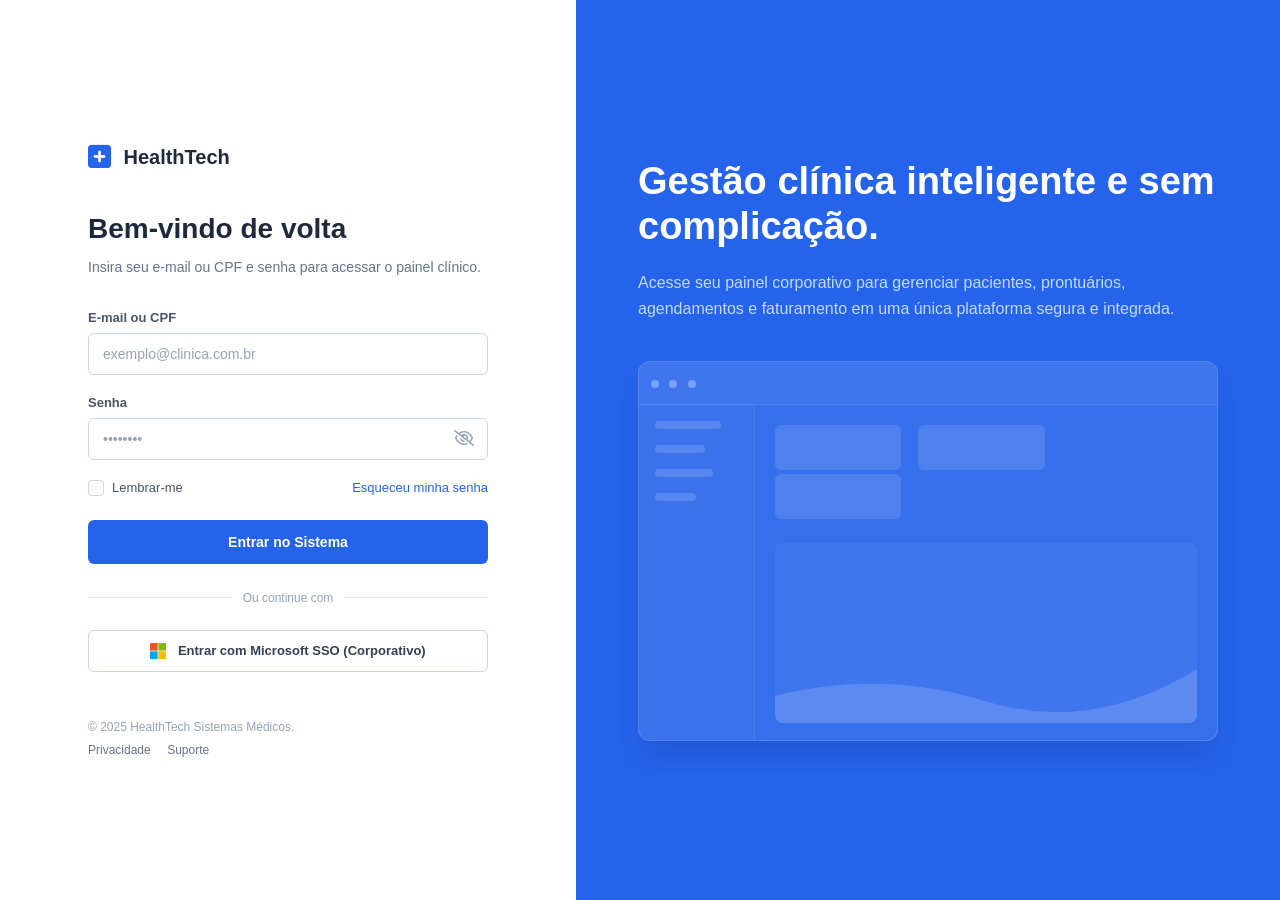
==== login/login.html @ 285e2c7c "login1" ====
<!DOCTYPE html>
<html lang="pt-BR">
<head>
    <meta charset="UTF-8">
    <meta name="viewport" content="width=device-width, initial-scale=1.0">
    <title>Login - HealthTech</title>
    <link rel="stylesheet" href="https://cdnjs.cloudflare.com/ajax/libs/font-awesome/6.4.0/css/all.min.css">
    <link rel="stylesheet" href="login.css">
</head>
<body>

    <div class="login-wrapper">
        
        <div class="left-column">
            <div class="form-container">
                
                <div class="logo-area">
                    <div class="logo-icon">
                        <i class="fa-solid fa-square-plus"></i>
                    </div>
                    <span class="logo-text">HealthTech</span>
                </div>

                <h1 class="welcome-title">Bem-vindo de volta</h1>
                <p class="welcome-subtitle">Insira seu e-mail ou CPF e senha para acessar o painel clínico.</p>

                <form id="loginForm">
                    
                    <div class="input-group">
                        <label for="username">E-mail ou CPF</label>
                        <input type="text" id="username" placeholder="exemplo@clinica.com.br" required>
                    </div>

                    <div class="input-group">
                        <label for="password">Senha</label>
                        <div class="password-wrapper">
                            <input type="password" id="password" placeholder="••••••••" required>
                            <button type="button" id="togglePassword" class="toggle-password-btn">
                                <i class="fa-regular fa-eye-slash" id="eyeIcon"></i>
                            </button>
                        </div>
                    </div>

                    <div class="form-options">
                        <label class="checkbox-container">
                            <input type="checkbox" id="rememberMe">
                            <span class="checkmark"></span>
                            Lembrar-me
                        </label>
                        <a href="#" class="forgot-password-link">Esqueceu minha senha</a>
                    </div>

                    <button type="submit" class="btn-primary">Entrar no Sistema</button>

                    <div class="divider">
                        <span>Ou continue com</span>
                    </div>

                    <button type="button" class="btn-sso">
                        <svg class="microsoft-icon" viewBox="0 0 23 23" width="16" height="16">
                            <path fill="#f35325" d="M0 0h11v11H0z"/>
                            <path fill="#81bc06" d="M12 0h11v11H12z"/>
                            <path fill="#05a6f0" d="M0 12h11v11H0z"/>
                            <path fill="#ffba08" d="M12 12h11v11H12z"/>
                        </svg>
                        Entrar com Microsoft SSO (Corporativo)
                    </button>

                </form>

                <footer class="form-footer">
                    <span class="copyright">© 2025 HealthTech Sistemas Médicos.</span>
                    <div class="footer-links">
                        <a href="#">Privacidade</a>
                        <a href="#">Suporte</a>
                    </div>
                </footer>

            </div>
        </div>

        <div class="right-column">
            <div class="banner-content">
                <h2 class="banner-title">Gestão clínica inteligente e sem complicação.</h2>
                <p class="banner-text">
                    Acesse seu painel corporativo para gerenciar pacientes, prontuários, agendamentos e faturamento em uma única plataforma segura e integrada.
                </p>
                
                <div class="mockup-container">
                    <div class="mockup-header">
                        <span class="dot"></span>
                        <span class="dot"></span>
                        <span class="dot"></span>
                    </div>
                    <div class="mockup-body">
                        <div class="mockup-sidebar">
                            <div class="bar block-1"></div>
                            <div class="bar block-2"></div>
                            <div class="bar block-3"></div>
                            <div class="bar block-4"></div>
                        </div>
                        <div class="mockup-main">
                            <div class="mockup-top-cards">
                                <div class="card-skeleton"></div>
                                <div class="card-skeleton"></div>
                                <div class="card-skeleton"></div>
                            </div>
                            <div class="mockup-chart-box">
                                <svg class="wave-graphic" viewBox="0 0 100 40" preserveAspectRatio="none">
                                    <path d="M0,40 L0,30 Q25,20 50,32 T100,20 L100,40 Z" fill="rgba(255,255,255,0.15)"/>
                                </svg>
                            </div>
                        </div>
                    </div>
                </div>

            </div>
        </div>

    </div>

    <script src="login.js"></script>
</body>
</html>
---- login/login.css ----
/* Reset Geral */
* {
    margin: 0;
    padding: 0;
    box-sizing: border-box;
    font-family: -apple-system, BlinkMacSystemFont, "Segoe UI", Roboto, Helvetica, Arial, sans-serif;
}

body {
    background-color: #ffffff;
    height: 100vh;
    overflow: hidden;
}

/* Container Principal Split (Dois Lados) */
.login-wrapper {
    display: table;
    width: 100%;
    height: 100vh;
}

.left-column, .right-column {
    display: table-cell;
    vertical-align: middle;
    height: 100%;
}

/* Coluna da Esquerda (Branca) */
.left-column {
    width: 45%;
    background-color: #ffffff;
    padding: 40px;
    position: relative;
}

.form-container {
    max-width: 400px;
    margin: 0 auto;
}

/* Área do Logo */
.logo-area {
    display: block;
    margin-bottom: 40px;
}

.logo-icon {
    display: inline-block;
    color: #2563eb;
    font-size: 26px;
    vertical-align: middle;
    margin-right: 8px;
}

.logo-text {
    font-size: 20px;
    font-weight: 700;
    color: #1e293b;
    vertical-align: middle;
}

/* Títulos */
.welcome-title {
    font-size: 28px;
    font-weight: 700;
    color: #1e293b;
    margin-bottom: 12px;
}

.welcome-subtitle {
    font-size: 14px;
    color: #64748b;
    line-height: 1.5;
    margin-bottom: 32px;
}

/* Inputs e Grupos */
.input-group {
    margin-bottom: 20px;
}

.input-group label {
    display: block;
    font-size: 13px;
    font-weight: 600;
    color: #475569;
    margin-bottom: 8px;
}

.input-group input[type="text"],
.password-wrapper input {
    width: 100%;
    padding: 12px 14px;
    border: 1px solid #cbd5e1;
    border-radius: 6px;
    font-size: 14px;
    color: #1e293b;
    outline: none;
    transition: border-color 0.2s;
}

.input-group input::placeholder {
    color: #94a3b8;
}

.input-group input:focus,
.password-wrapper input:focus {
    border-color: #2563eb;
}

/* Password wrapper com o ícone de olho */
.password-wrapper {
    position: relative;
}

.toggle-password-btn {
    position: absolute;
    right: 14px;
    top: 50%;
    transform: translateY(-50%);
    background: none;
    border: none;
    color: #94a3b8;
    cursor: pointer;
    font-size: 16px;
}

.toggle-password-btn:hover {
    color: #64748b;
}

/* Opções de Checkbox e Esqueci Senha */
.form-options {
    display: block;
    margin-bottom: 24px;
}

.form-options::after {
    content: "";
    display: block;
    clear: both;
}

.checkbox-container {
    float: left;
    display: block;
    position: relative;
    padding-left: 24px;
    cursor: pointer;
    font-size: 13px;
    color: #475569;
    user-select: none;
    line-height: 16px;
}

.checkbox-container input {
    position: absolute;
    opacity: 0;
    cursor: pointer;
    height: 0;
    width: 0;
}

.checkmark {
    position: absolute;
    top: 0;
    left: 0;
    height: 16px;
    width: 16px;
    background-color: #ffffff;
    border: 1px solid #cbd5e1;
    border-radius: 4px;
}

.checkbox-container:hover input ~ .checkmark {
    border-color: #94a3b8;
}

.checkbox-container input:checked ~ .checkmark {
    background-color: #2563eb;
    border-color: #2563eb;
}

.checkmark:after {
    content: "";
    position: absolute;
    display: none;
}

.checkbox-container input:checked ~ .checkmark:after {
    display: block;
}

.checkbox-container .checkmark:after {
    left: 5px;
    top: 2px;
    width: 4px;
    height: 8px;
    border: solid white;
    border-width: 0 2px 2px 0;
    transform: rotate(45deg);
}

.forgot-password-link {
    float: right;
    font-size: 13px;
    color: #2563eb;
    text-decoration: none;
    font-weight: 500;
}

.forgot-password-link:hover {
    text-decoration: underline;
}

/* Botões */
.btn-primary {
    width: 100%;
    background-color: #2563eb;
    color: #ffffff;
    border: none;
    padding: 14px;
    border-radius: 6px;
    font-size: 14px;
    font-weight: 600;
    cursor: pointer;
    margin-bottom: 24px;
    transition: background-color 0.2s;
}

.btn-primary:hover {
    background-color: #1d4ed8;
}

/* Divisor */
.divider {
    text-align: center;
    position: relative;
    margin-bottom: 24px;
}

.divider::before {
    content: "";
    position: absolute;
    top: 50%;
    left: 0;
    right: 0;
    height: 1px;
    background-color: #e2e8f0;
    z-index: 1;
}

.divider span {
    background-color: #ffffff;
    padding: 0 12px;
    font-size: 12px;
    color: #94a3b8;
    position: relative;
    z-index: 2;
}

/* Botão SSO Microsoft */
.btn-sso {
    width: 100%;
    background-color: #ffffff;
    color: #334155;
    border: 1px solid #cbd5e1;
    padding: 12px;
    border-radius: 6px;
    font-size: 13px;
    font-weight: 600;
    cursor: pointer;
    text-align: center;
    transition: background-color 0.2s;
}

.btn-sso:hover {
    background-color: #f8fafc;
}

.microsoft-icon {
    vertical-align: middle;
    margin-right: 8px;
    display: inline-block;
}

/* Rodapé */
.form-footer {
    margin-top: 48px;
}

.copyright {
    font-size: 12px;
    color: #94a3b8;
    display: block;
    margin-bottom: 6px;
}

.footer-links a {
    font-size: 12px;
    color: #64748b;
    text-decoration: none;
    margin-right: 12px;
}

.footer-links a:hover {
    text-decoration: underline;
}


/* Coluna da Direita (Azul) */
.right-column {
    width: 55%;
    background-color: #2563eb;
    padding: 60px;
    position: relative;
}

.banner-content {
    max-width: 580px;
    margin: 0 auto;
    color: #ffffff;
}

.banner-title {
    font-size: 38px;
    font-weight: 700;
    line-height: 1.2;
    margin-bottom: 20px;
}

.banner-text {
    font-size: 16px;
    line-height: 1.6;
    color: #bfdbfe;
    margin-bottom: 40px;
}

/* Estilização Manual do Mockup da Interface */
.mockup-container {
    background-color: rgba(255, 255, 255, 0.08);
    border: 1px solid rgba(255, 255, 255, 0.15);
    border-radius: 12px;
    height: 380px;
    overflow: hidden;
    box-shadow: 0 20px 25px -5px rgba(0, 0, 0, 0.1);
}

.mockup-header {
    background-color: rgba(255, 255, 255, 0.05);
    padding: 12px;
    border-bottom: 1px solid rgba(255, 255, 255, 0.1);
}

.mockup-header .dot {
    display: inline-block;
    width: 8px;
    height: 8px;
    background-color: rgba(255, 255, 255, 0.3);
    border-radius: 50%;
    margin-right: 6px;
}

.mockup-body {
    display: table;
    width: 100%;
    height: calc(100% - 33px);
}

.mockup-sidebar {
    display: table-cell;
    width: 20%;
    background-color: rgba(255, 255, 255, 0.02);
    border-right: 1px solid rgba(255, 255, 255, 0.08);
    padding: 16px;
}

.mockup-sidebar .bar {
    height: 8px;
    background-color: rgba(255, 255, 255, 0.15);
    border-radius: 4px;
    margin-bottom: 16px;
}
.block-1 { width: 80%; }
.block-2 { width: 60%; }
.block-3 { width: 70%; }
.block-4 { width: 50%; }

.mockup-main {
    display: table-cell;
    padding: 20px;
    vertical-align: top;
}

.mockup-top-cards {
    margin-bottom: 20px;
}

.card-skeleton {
    display: inline-block;
    width: 30%;
    height: 45px;
    background-color: rgba(255, 255, 255, 0.12);
    border-radius: 6px;
    margin-right: 3%;
}

.mockup-chart-box {
    height: 180px;
    background-color: rgba(255, 255, 255, 0.05);
    border-radius: 8px;
    position: relative;
    overflow: hidden;
}

.wave-graphic {
    position: absolute;
    bottom: 0;
    left: 0;
    width: 100%;
    height: 60%;
}

/* Responsividade Básica (Telas pequenas) */
@media (max-width: 900px) {
    .login-wrapper {
        display: block;
    }
    .left-column {
        display: block;
        width: 100%;
        height: auto;
        padding: 40px 20px;
    }
    .right-column {
        display: none; /* Oculta a ala azul no mobile padrão para focar no login */
    }
}
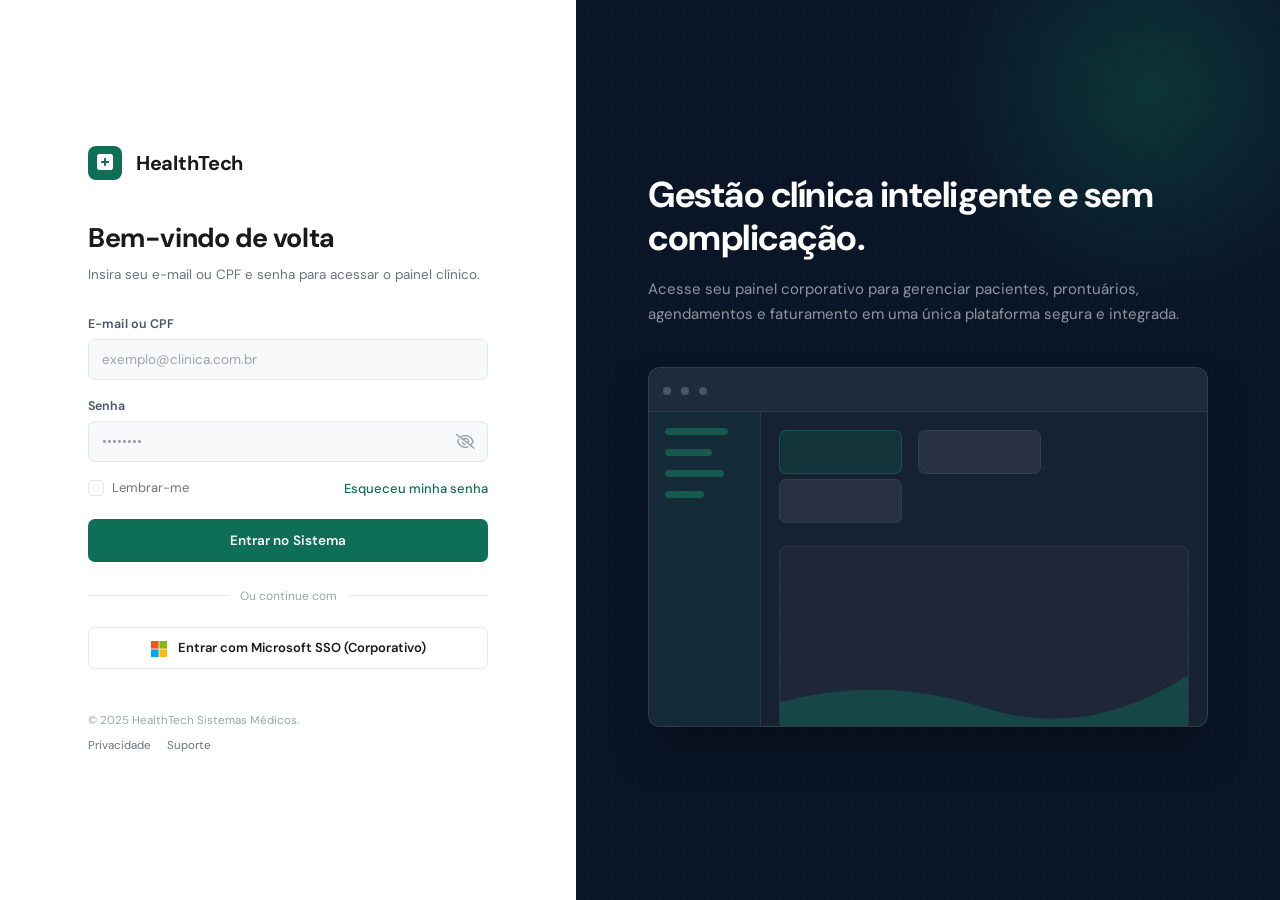
==== commit e6d2b88a: "system" ====
--- a/login/login.html
+++ b/login/login.html
@@ -5,6 +5,9 @@
     <meta name="viewport" content="width=device-width, initial-scale=1.0">
     <title>Login - HealthTech</title>
     <link rel="stylesheet" href="https://cdnjs.cloudflare.com/ajax/libs/font-awesome/6.4.0/css/all.min.css">
+    <link rel="preconnect" href="https://fonts.googleapis.com">
+    <link rel="preconnect" href="https://fonts.gstatic.com" crossorigin>
+    <link href="https://fonts.googleapis.com/css2?family=DM+Sans:wght@300;400;500;600;700&display=swap" rel="stylesheet">
     <link rel="stylesheet" href="login.css">
 </head>
 <body>
@@ -107,7 +110,7 @@
                             </div>
                             <div class="mockup-chart-box">
                                 <svg class="wave-graphic" viewBox="0 0 100 40" preserveAspectRatio="none">
-                                    <path d="M0,40 L0,30 Q25,20 50,32 T100,20 L100,40 Z" fill="rgba(255,255,255,0.15)"/>
+                                    <path d="M0,40 L0,30 Q25,20 50,32 T100,20 L100,40 Z" fill="rgba(15,110,86,0.45)"/>
                                 </svg>
                             </div>
                         </div>
--- a/login/login.css
+++ b/login/login.css
@@ -1,34 +1,51 @@
+@import url('https://fonts.googleapis.com/css2?family=DM+Sans:wght@300;400;500;600;700&display=swap');
+
 /* Reset Geral */
 * {
     margin: 0;
     padding: 0;
     box-sizing: border-box;
-    font-family: -apple-system, BlinkMacSystemFont, "Segoe UI", Roboto, Helvetica, Arial, sans-serif;
+    font-family: 'DM Sans', -apple-system, BlinkMacSystemFont, "Segoe UI", sans-serif;
+}
+
+/* Paleta MedCare Pro */
+:root {
+    --brand:        #0F6E56;
+    --brand-light:  #1D9E75;
+    --brand-pale:   #E1F5EE;
+    --sidebar-bg:   #0a1628;
+    --surface:      #ffffff;
+    --bg:           #f8f9fa;
+    --border:       #e5e7eb;
+    --text:         #1a1a1a;
+    --text-muted:   #6b7280;
+    --text-hint:    #9ca3af;
 }
 
 body {
-    background-color: #ffffff;
+    background-color: var(--surface);
     height: 100vh;
     overflow: hidden;
 }
 
-/* Container Principal Split (Dois Lados) */
+/* ─── Layout Split ─────────────────────────────── */
 .login-wrapper {
     display: table;
     width: 100%;
     height: 100vh;
 }
 
-.left-column, .right-column {
+.left-column,
+.right-column {
     display: table-cell;
     vertical-align: middle;
     height: 100%;
 }
 
-/* Coluna da Esquerda (Branca) */
+/* ─── Coluna Esquerda (Branca) ─────────────────── */
 .left-column {
     width: 45%;
-    background-color: #ffffff;
+    background-color: var(--surface);
     padding: 40px;
     position: relative;
 }
@@ -38,101 +55,114 @@
     margin: 0 auto;
 }
 
-/* Área do Logo */
+/* Logo */
 .logo-area {
     display: block;
     margin-bottom: 40px;
 }
 
 .logo-icon {
-    display: inline-block;
-    color: #2563eb;
-    font-size: 26px;
+    display: inline-flex;
+    align-items: center;
+    justify-content: center;
+    width: 34px;
+    height: 34px;
+    background-color: var(--brand);
+    border-radius: 8px;
+    color: #ffffff;
+    font-size: 18px;
     vertical-align: middle;
-    margin-right: 8px;
+    margin-right: 10px;
 }
 
 .logo-text {
     font-size: 20px;
     font-weight: 700;
-    color: #1e293b;
+    color: var(--text);
     vertical-align: middle;
+    letter-spacing: -0.3px;
 }
 
 /* Títulos */
 .welcome-title {
-    font-size: 28px;
+    font-size: 27px;
     font-weight: 700;
-    color: #1e293b;
-    margin-bottom: 12px;
+    color: var(--text);
+    margin-bottom: 10px;
+    letter-spacing: -0.4px;
 }
 
 .welcome-subtitle {
-    font-size: 14px;
-    color: #64748b;
-    line-height: 1.5;
-    margin-bottom: 32px;
-}
-
-/* Inputs e Grupos */
+    font-size: 13.5px;
+    color: var(--text-muted);
+    line-height: 1.55;
+    margin-bottom: 30px;
+}
+
+/* Inputs */
 .input-group {
-    margin-bottom: 20px;
+    margin-bottom: 18px;
 }
 
 .input-group label {
     display: block;
-    font-size: 13px;
+    font-size: 12.5px;
     font-weight: 600;
     color: #475569;
-    margin-bottom: 8px;
+    margin-bottom: 7px;
+    letter-spacing: 0.1px;
 }
 
 .input-group input[type="text"],
 .password-wrapper input {
     width: 100%;
-    padding: 12px 14px;
-    border: 1px solid #cbd5e1;
-    border-radius: 6px;
-    font-size: 14px;
-    color: #1e293b;
+    padding: 11px 13px;
+    border: 0.5px solid var(--border);
+    border-radius: 7px;
+    font-size: 13.5px;
+    color: var(--text);
+    background: var(--bg);
     outline: none;
-    transition: border-color 0.2s;
+    transition: border-color 0.2s, box-shadow 0.2s;
 }
 
 .input-group input::placeholder {
-    color: #94a3b8;
+    color: var(--text-hint);
 }
 
 .input-group input:focus,
 .password-wrapper input:focus {
-    border-color: #2563eb;
-}
-
-/* Password wrapper com o ícone de olho */
+    border-color: var(--brand);
+    background: var(--surface);
+    box-shadow: 0 0 0 3px rgba(15, 110, 86, 0.10);
+}
+
+/* Toggle senha */
 .password-wrapper {
     position: relative;
 }
 
 .toggle-password-btn {
     position: absolute;
-    right: 14px;
+    right: 13px;
     top: 50%;
     transform: translateY(-50%);
     background: none;
     border: none;
-    color: #94a3b8;
+    color: var(--text-hint);
     cursor: pointer;
-    font-size: 16px;
+    font-size: 15px;
+    transition: color 0.15s;
 }
 
 .toggle-password-btn:hover {
-    color: #64748b;
-}
-
-/* Opções de Checkbox e Esqueci Senha */
+    color: var(--brand);
+}
+
+/* Opções (checkbox + link) */
 .form-options {
     display: block;
-    margin-bottom: 24px;
+    margin-bottom: 22px;
 }
 
 .form-options::after {
@@ -148,7 +178,7 @@
     padding-left: 24px;
     cursor: pointer;
     font-size: 13px;
-    color: #475569;
+    color: var(--text-muted);
     user-select: none;
     line-height: 16px;
 }
@@ -167,18 +197,19 @@
     left: 0;
     height: 16px;
     width: 16px;
-    background-color: #ffffff;
-    border: 1px solid #cbd5e1;
+    background-color: var(--surface);
+    border: 0.5px solid var(--border);
     border-radius: 4px;
+    transition: background-color 0.15s, border-color 0.15s;
 }
 
 .checkbox-container:hover input ~ .checkmark {
-    border-color: #94a3b8;
+    border-color: var(--brand);
 }
 
 .checkbox-container input:checked ~ .checkmark {
-    background-color: #2563eb;
-    border-color: #2563eb;
+    background-color: var(--brand);
+    border-color: var(--brand);
 }
 
 .checkmark:after {
@@ -204,7 +235,7 @@
 .forgot-password-link {
     float: right;
     font-size: 13px;
-    color: #2563eb;
+    color: var(--brand);
     text-decoration: none;
     font-weight: 500;
 }
@@ -213,30 +244,31 @@
     text-decoration: underline;
 }
 
-/* Botões */
+/* Botão principal */
 .btn-primary {
     width: 100%;
-    background-color: #2563eb;
+    background-color: var(--brand);
     color: #ffffff;
     border: none;
-    padding: 14px;
-    border-radius: 6px;
-    font-size: 14px;
+    padding: 13px;
+    border-radius: 7px;
+    font-size: 13.5px;
     font-weight: 600;
     cursor: pointer;
-    margin-bottom: 24px;
+    margin-bottom: 22px;
     transition: background-color 0.2s;
+    letter-spacing: 0.1px;
 }
 
 .btn-primary:hover {
-    background-color: #1d4ed8;
+    background-color: var(--brand-light);
 }
 
 /* Divisor */
 .divider {
     text-align: center;
     position: relative;
-    margin-bottom: 24px;
+    margin-bottom: 22px;
 }
 
 .divider::before {
@@ -245,37 +277,38 @@
     top: 50%;
     left: 0;
     right: 0;
-    height: 1px;
-    background-color: #e2e8f0;
+    height: 0.5px;
+    background-color: var(--border);
     z-index: 1;
 }
 
 .divider span {
-    background-color: #ffffff;
+    background-color: var(--surface);
     padding: 0 12px;
     font-size: 12px;
-    color: #94a3b8;
+    color: var(--text-hint);
     position: relative;
     z-index: 2;
 }
 
-/* Botão SSO Microsoft */
+/* Botão SSO */
 .btn-sso {
     width: 100%;
-    background-color: #ffffff;
-    color: #334155;
-    border: 1px solid #cbd5e1;
-    padding: 12px;
-    border-radius: 6px;
+    background-color: var(--surface);
+    color: var(--text);
+    border: 0.5px solid var(--border);
+    padding: 11px;
+    border-radius: 7px;
     font-size: 13px;
     font-weight: 600;
     cursor: pointer;
     text-align: center;
-    transition: background-color 0.2s;
+    transition: background-color 0.2s, border-color 0.2s;
 }
 
 .btn-sso:hover {
-    background-color: #f8fafc;
+    background-color: var(--bg);
+    border-color: #cbd5e1;
 }
 
 .microsoft-icon {
@@ -286,77 +319,104 @@
 
 /* Rodapé */
 .form-footer {
-    margin-top: 48px;
+    margin-top: 44px;
 }
 
 .copyright {
-    font-size: 12px;
-    color: #94a3b8;
-    display: block;
-    margin-bottom: 6px;
+    font-size: 11.5px;
+    color: var(--text-hint);
+    display: block;
+    margin-bottom: 5px;
 }
 
 .footer-links a {
-    font-size: 12px;
-    color: #64748b;
+    font-size: 11.5px;
+    color: var(--text-muted);
     text-decoration: none;
     margin-right: 12px;
 }
 
 .footer-links a:hover {
+    color: var(--brand);
     text-decoration: underline;
 }
 
-
-/* Coluna da Direita (Azul) */
+/* ─── Coluna Direita (MedCare navy) ────────────── */
 .right-column {
     width: 55%;
-    background-color: #2563eb;
+    background-color: var(--sidebar-bg);
     padding: 60px;
     position: relative;
+    overflow: hidden;
+}
+
+/* Sutil textura de pontos */
+.right-column::before {
+    content: "";
+    position: absolute;
+    inset: 0;
+    background-image: radial-gradient(rgba(255,255,255,0.04) 1px, transparent 1px);
+    background-size: 24px 24px;
+    pointer-events: none;
+}
+
+/* Brilho verde no canto superior */
+.right-column::after {
+    content: "";
+    position: absolute;
+    top: -120px;
+    right: -80px;
+    width: 420px;
+    height: 420px;
+    background: radial-gradient(circle, rgba(15,110,86,0.35) 0%, transparent 70%);
+    pointer-events: none;
 }
 
 .banner-content {
-    max-width: 580px;
+    max-width: 560px;
     margin: 0 auto;
     color: #ffffff;
+    position: relative;
+    z-index: 1;
 }
 
 .banner-title {
-    font-size: 38px;
+    font-size: 36px;
     font-weight: 700;
     line-height: 1.2;
-    margin-bottom: 20px;
+    margin-bottom: 18px;
+    letter-spacing: -0.5px;
+    color: #ffffff;
 }
 
 .banner-text {
-    font-size: 16px;
-    line-height: 1.6;
-    color: #bfdbfe;
+    font-size: 15px;
+    line-height: 1.65;
+    color: rgba(255,255,255,0.55);
     margin-bottom: 40px;
 }
 
-/* Estilização Manual do Mockup da Interface */
+/* Mockup da Interface */
 .mockup-container {
-    background-color: rgba(255, 255, 255, 0.08);
-    border: 1px solid rgba(255, 255, 255, 0.15);
+    background-color: rgba(255, 255, 255, 0.05);
+    border: 0.5px solid rgba(255, 255, 255, 0.12);
     border-radius: 12px;
-    height: 380px;
+    height: 360px;
     overflow: hidden;
-    box-shadow: 0 20px 25px -5px rgba(0, 0, 0, 0.1);
+    box-shadow: 0 24px 40px rgba(0, 0, 0, 0.35);
 }
 
 .mockup-header {
-    background-color: rgba(255, 255, 255, 0.05);
-    padding: 12px;
-    border-bottom: 1px solid rgba(255, 255, 255, 0.1);
+    background-color: rgba(255, 255, 255, 0.04);
+    padding: 11px 14px;
+    border-bottom: 0.5px solid rgba(255, 255, 255, 0.08);
 }
 
 .mockup-header .dot {
     display: inline-block;
     width: 8px;
     height: 8px;
-    background-color: rgba(255, 255, 255, 0.3);
+    background-color: rgba(255, 255, 255, 0.2);
     border-radius: 50%;
     margin-right: 6px;
 }
@@ -364,51 +424,60 @@
 .mockup-body {
     display: table;
     width: 100%;
-    height: calc(100% - 33px);
+    height: calc(100% - 34px);
 }
 
 .mockup-sidebar {
     display: table-cell;
     width: 20%;
-    background-color: rgba(255, 255, 255, 0.02);
-    border-right: 1px solid rgba(255, 255, 255, 0.08);
+    background-color: rgba(15, 110, 86, 0.12);
+    border-right: 0.5px solid rgba(255, 255, 255, 0.07);
     padding: 16px;
 }
 
 .mockup-sidebar .bar {
-    height: 8px;
-    background-color: rgba(255, 255, 255, 0.15);
+    height: 7px;
+    background-color: rgba(29, 158, 117, 0.4);
     border-radius: 4px;
-    margin-bottom: 16px;
-}
+    margin-bottom: 14px;
+}
+
 .block-1 { width: 80%; }
 .block-2 { width: 60%; }
-.block-3 { width: 70%; }
+.block-3 { width: 75%; }
 .block-4 { width: 50%; }
 
 .mockup-main {
     display: table-cell;
-    padding: 20px;
+    padding: 18px;
     vertical-align: top;
 }
 
 .mockup-top-cards {
-    margin-bottom: 20px;
+    margin-bottom: 18px;
 }
 
 .card-skeleton {
     display: inline-block;
     width: 30%;
-    height: 45px;
-    background-color: rgba(255, 255, 255, 0.12);
-    border-radius: 6px;
+    height: 44px;
+    background-color: rgba(255, 255, 255, 0.07);
+    border-radius: 7px;
     margin-right: 3%;
+    border: 0.5px solid rgba(255,255,255,0.06);
+}
+
+/* Acento verde no primeiro card */
+.card-skeleton:first-child {
+    background-color: rgba(15, 110, 86, 0.25);
+    border-color: rgba(29, 158, 117, 0.3);
 }
 
 .mockup-chart-box {
-    height: 180px;
-    background-color: rgba(255, 255, 255, 0.05);
+    height: 185px;
+    background-color: rgba(255, 255, 255, 0.03);
     border-radius: 8px;
+    border: 0.5px solid rgba(255,255,255,0.06);
     position: relative;
     overflow: hidden;
 }
@@ -421,7 +490,7 @@
     height: 60%;
 }
 
-/* Responsividade Básica (Telas pequenas) */
+/* ─── Responsividade ───────────────────────────── */
 @media (max-width: 900px) {
     .login-wrapper {
         display: block;
@@ -433,6 +502,6 @@
         padding: 40px 20px;
     }
     .right-column {
-        display: none; /* Oculta a ala azul no mobile padrão para focar no login */
+        display: none;
     }
-}+}
